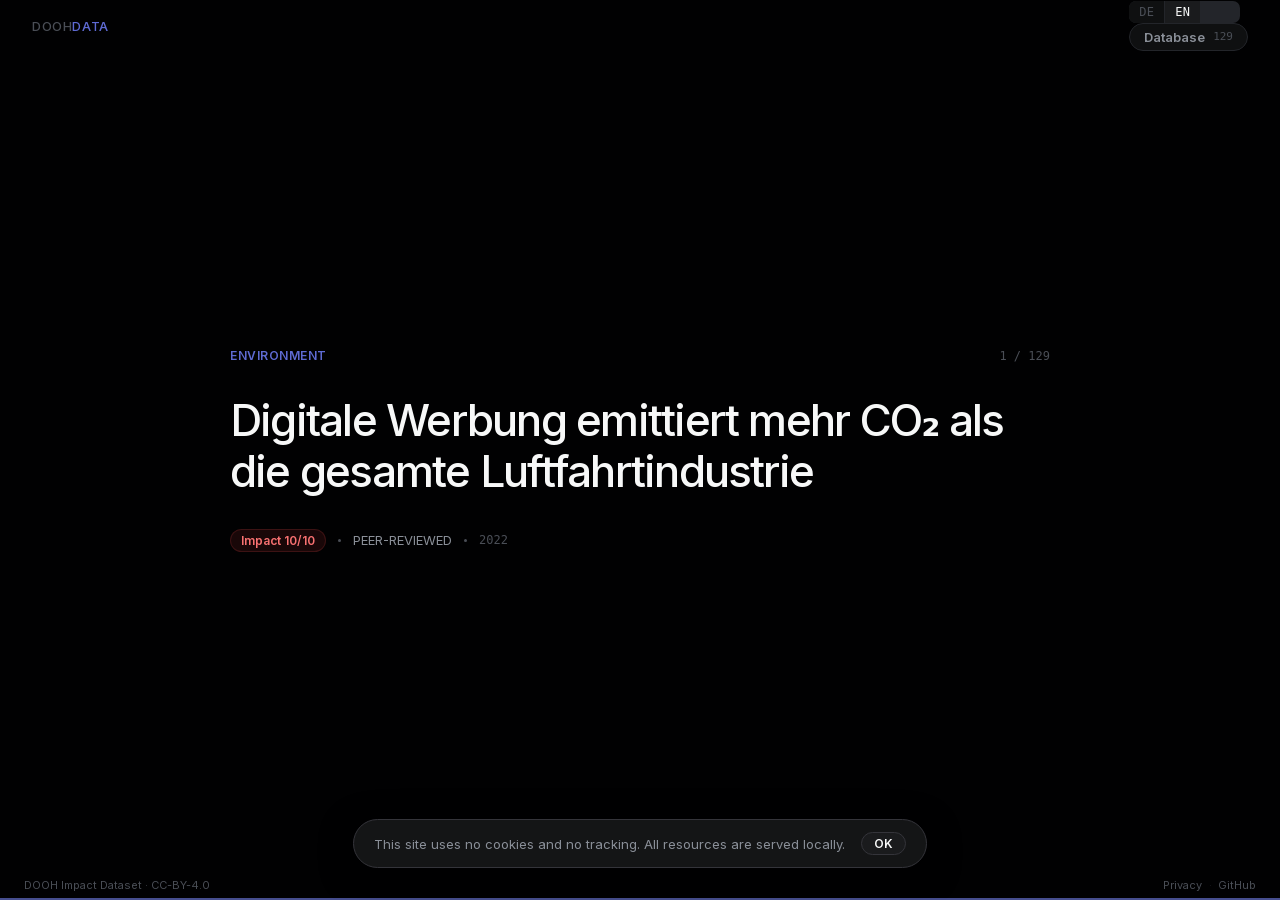
==== web/index.html @ 26332460 "Add i18n: auto language detection + DE/EN switcher - web/i18n.js: TRANSLATIONS object (de/en) with a" ====
<!DOCTYPE html>
<html lang="de">
<head>
  <meta charset="UTF-8">
  <meta name="viewport" content="width=device-width, initial-scale=1.0">
  <title>DOOH Impact Dataset</title>
  <meta name="description" content="Independent peer-reviewed evidence on the harms of outdoor advertising. ESG due diligence, regulatory risk, public health.">
  <link rel="stylesheet" href="fonts.css">
  <link rel="stylesheet" href="style.css">
</head>
<body>

  <!-- ── Cookie notice ── -->
  <div class="cookie-banner" id="cookie-banner">
    <span data-i18n="cookie_text"></span>
    <button class="cookie-ok" id="cookie-ok" data-i18n="cookie_ok"></button>
  </div>

  <!-- ── Top bar ── -->
  <header class="topbar">
    <div class="topbar-logo">DOOH<span>DATA</span></div>
    <nav class="topbar-nav">
      <div class="lang-switcher" id="lang-switcher">
        <button class="lang-btn" data-lang="de">DE</button>
        <button class="lang-btn" data-lang="en">EN</button>
      </div>
      <button class="db-tab" id="db-tab-btn">
        <span data-i18n="db_button"></span>
        <span class="db-count" id="db-count">—</span>
      </button>
    </nav>
  </header>

  <!-- ── Stage ── -->
  <main class="stage" id="stage">
    <div class="claim-stage" id="claim-stage">
      <div class="stage-meta">
        <span class="stage-category" id="stage-category"></span>
        <span class="stage-counter" id="stage-counter"></span>
      </div>
      <h1 class="stage-title" id="stage-title"></h1>
      <div class="stage-footer">
        <span class="stage-badge" id="stage-impact"></span>
        <span class="stage-dot"></span>
        <span class="stage-source" id="stage-source"></span>
        <span class="stage-dot"></span>
        <span class="stage-year" id="stage-year"></span>
      </div>
    </div>
    <button class="stage-arrow stage-prev" id="stage-prev">&#8592;</button>
    <button class="stage-arrow stage-next" id="stage-next">&#8594;</button>
    <div class="progress-track">
      <div class="progress-bar" id="progress-bar"></div>
    </div>
  </main>

  <!-- ── Database overlay ── -->
  <div class="db-overlay" id="db-overlay">
    <div class="db-panel">
      <div class="db-panel-header">
        <div class="db-panel-title" data-i18n="dataset_title"></div>
        <div class="db-panel-controls">
          <input type="text" id="search-input" class="db-search" data-i18n-placeholder="search_placeholder">
          <select id="category-filter" class="db-select">
            <option value="all" data-i18n="all_categories"></option>
          </select>
          <button class="db-close" id="db-close-btn">✕</button>
        </div>
      </div>
      <div class="db-grid" id="db-grid"></div>
    </div>
  </div>

  <!-- ── Footer ── -->
  <footer class="legal-footer">
    <span>DOOH Impact Dataset · CC-BY-4.0</span>
    <div class="legal-links">
      <button class="legal-link" id="datenschutz-btn" data-i18n="privacy_label"></button>
      <span class="legal-sep">·</span>
      <a class="legal-link" href="https://github.com/papamekz/addata" target="_blank">GitHub</a>
    </div>
  </footer>

  <!-- ── Privacy modal (content rendered by JS) ── -->
  <div class="modal-overlay" id="datenschutz-overlay">
    <div class="modal-content">
      <button class="modal-close" id="datenschutz-close">✕</button>
      <div id="privacy-body"></div>
    </div>
  </div>

  <!-- ── Detail modal ── -->
  <div class="modal-overlay" id="modal-overlay">
    <div class="modal-content">
      <button class="modal-close" id="modal-close">✕</button>
      <div id="modal-body"></div>
    </div>
  </div>

  <script src="data.js"></script>
  <script src="i18n.js"></script>
  <script src="dashboard.js"></script>
</body>
</html>
---- web/fonts.css ----
@font-face {
  font-family: 'Inter';
  font-style: normal;
  font-weight: 400;
  font-display: swap;
  src: url('fonts/inter-400.woff2') format('woff2');
}
@font-face {
  font-family: 'Inter';
  font-style: normal;
  font-weight: 500;
  font-display: swap;
  src: url('fonts/inter-500.woff2') format('woff2');
}
@font-face {
  font-family: 'Inter';
  font-style: normal;
  font-weight: 600;
  font-display: swap;
  src: url('fonts/inter-600.woff2') format('woff2');
}
---- web/style.css ----
:root {
  --primary:         #5e6ad2;
  --primary-glow:    rgba(94, 106, 210, 0.15);
  --ink:             #f7f8f8;
  --ink-muted:       #d0d6e0;
  --ink-subtle:      #8a8f98;
  --ink-tertiary:    #4a4e56;
  --canvas:          #010102;
  --surface-1:       #0f1011;
  --surface-2:       #141516;
  --surface-3:       #1a1b1d;
  --hairline:        #23252a;
  --hairline-strong: #34343a;
  --danger:          #c93c3c;
  --danger-bg:       rgba(201, 60, 60, 0.12);
  --danger-border:   rgba(201, 60, 60, 0.2);

  --font:      'Inter', system-ui, -apple-system, sans-serif;
  --font-mono: 'JetBrains Mono', ui-monospace, monospace;

  --INTERVAL: 9000ms;
}

*, *::before, *::after { box-sizing: border-box; margin: 0; padding: 0; }

html, body {
  height: 100%;
  overflow: hidden;
}

body {
  background: var(--canvas);
  color: var(--ink);
  font-family: var(--font);
  -webkit-font-smoothing: antialiased;
}

/* ─── Top bar ─────────────────────────────────── */
.topbar {
  position: fixed;
  top: 0;
  left: 0;
  right: 0;
  z-index: 200;
  height: 52px;
  display: flex;
  align-items: center;
  justify-content: space-between;
  padding: 0 2rem;
  border-bottom: 1px solid transparent;
  transition: border-color 0.2s;
  pointer-events: none;
}

.topbar-logo {
  font-size: 13px;
  font-weight: 600;
  letter-spacing: 0.6px;
  text-transform: uppercase;
  color: var(--ink-tertiary);
  pointer-events: auto;
}
.topbar-logo span { color: var(--primary); }

.topbar-nav { pointer-events: auto; }

.db-tab {
  display: flex;
  align-items: center;
  gap: 0.5rem;
  padding: 5px 14px;
  background: var(--surface-1);
  border: 1px solid var(--hairline);
  border-radius: 9999px;
  color: var(--ink-subtle);
  font-size: 13px;
  font-weight: 500;
  font-family: var(--font);
  cursor: pointer;
  transition: border-color 0.15s, color 0.15s, background 0.15s;
}
.db-tab:hover {
  border-color: var(--hairline-strong);
  color: var(--ink);
  background: var(--surface-2);
}

.db-count {
  font-size: 11px;
  font-family: var(--font-mono);
  color: var(--ink-tertiary);
}

/* ─── Language switcher ─────────────────────────── */
.lang-switcher {
  display: flex;
  align-items: center;
  gap: 1px;
  background: var(--hairline);
  border-radius: 7px;
  overflow: hidden;
  margin-right: 0.5rem;
}

.lang-btn {
  padding: 4px 10px;
  background: var(--surface-1);
  border: none;
  color: var(--ink-tertiary);
  font-size: 12px;
  font-weight: 500;
  font-family: var(--font-mono);
  letter-spacing: 0.3px;
  cursor: pointer;
  transition: background 0.12s, color 0.12s;
}
.lang-btn:hover { background: var(--surface-2); color: var(--ink-subtle); }
.lang-btn.lang-active {
  background: var(--surface-3);
  color: var(--ink);
}

/* ─── Stage ────────────────────────────────────── */
.stage {
  position: fixed;
  inset: 0;
  display: flex;
  align-items: center;
  justify-content: center;
  cursor: pointer;
  padding: 5rem 2rem 5rem;
}

.stage:hover .stage-arrow { opacity: 1; }

.claim-stage {
  max-width: 820px;
  width: 100%;
  display: flex;
  flex-direction: column;
  gap: 2rem;
  transition: opacity 0.45s ease, transform 0.45s ease;
}

.claim-stage.fade-out {
  opacity: 0;
  transform: translateY(-18px);
  pointer-events: none;
}

.claim-stage.fade-in {
  animation: fadeInUp 0.45s ease forwards;
}

@keyframes fadeInUp {
  from { opacity: 0; transform: translateY(18px); }
  to   { opacity: 1; transform: translateY(0); }
}

.stage-meta {
  display: flex;
  align-items: center;
  justify-content: space-between;
}

.stage-category {
  font-size: 12px;
  font-weight: 500;
  letter-spacing: 0.5px;
  text-transform: uppercase;
  color: var(--primary);
}

.stage-counter {
  font-size: 12px;
  font-family: var(--font-mono);
  color: var(--ink-tertiary);
}

.stage-title {
  font-size: clamp(24px, 4.5vw, 44px);
  font-weight: 600;
  letter-spacing: -0.04em;
  line-height: 1.15;
  color: var(--ink);
}

.stage-footer {
  display: flex;
  align-items: center;
  gap: 0.75rem;
}

.stage-badge {
  font-size: 12px;
  font-weight: 500;
  padding: 3px 10px;
  border-radius: 9999px;
  background: var(--danger-bg);
  color: #f87171;
  border: 1px solid var(--danger-border);
}

.stage-badge.badge-normal {
  background: var(--surface-2);
  color: var(--ink-subtle);
  border-color: var(--hairline);
}

.stage-dot {
  width: 3px;
  height: 3px;
  border-radius: 50%;
  background: var(--ink-tertiary);
  flex-shrink: 0;
}

.stage-source,
.stage-year {
  font-size: 13px;
  color: var(--ink-subtle);
}

.stage-year {
  font-family: var(--font-mono);
  font-size: 12px;
  color: var(--ink-tertiary);
}

/* ─── Arrow nav ────────────────────────────────── */
.stage-arrow {
  position: fixed;
  top: 50%;
  transform: translateY(-50%);
  background: none;
  border: 1px solid var(--hairline);
  color: var(--ink-tertiary);
  width: 40px;
  height: 40px;
  border-radius: 50%;
  display: flex;
  align-items: center;
  justify-content: center;
  cursor: pointer;
  font-size: 18px;
  opacity: 0;
  transition: opacity 0.2s, color 0.15s, border-color 0.15s;
  z-index: 10;
}
.stage-arrow:hover {
  color: var(--ink);
  border-color: var(--hairline-strong);
}
.stage-prev { left: 1.5rem; }
.stage-next { right: 1.5rem; }

/* ─── Progress bar ─────────────────────────────── */
.progress-track {
  position: fixed;
  bottom: 0;
  left: 0;
  right: 0;
  height: 2px;
  background: var(--hairline);
  z-index: 100;
}

.progress-bar {
  height: 100%;
  background: var(--primary);
  width: 0%;
  transition: width linear;
  opacity: 0.6;
}

/* ─── Database overlay ─────────────────────────── */
.db-overlay {
  position: fixed;
  inset: 0;
  z-index: 300;
  display: none;
  background: rgba(1, 1, 2, 0.6);
  backdrop-filter: blur(8px);
  -webkit-backdrop-filter: blur(8px);
}

.db-overlay.open {
  display: flex;
  animation: overlayIn 0.25s ease;
}

@keyframes overlayIn {
  from { opacity: 0; }
  to   { opacity: 1; }
}

.db-panel {
  margin: auto;
  width: min(1100px, 95vw);
  height: min(90vh, 860px);
  background: var(--surface-1);
  border: 1px solid var(--hairline-strong);
  border-radius: 16px;
  display: flex;
  flex-direction: column;
  overflow: hidden;
  box-shadow: 0 40px 80px rgba(0,0,0,0.7);
  animation: panelIn 0.3s cubic-bezier(0.2, 0, 0, 1);
}

@keyframes panelIn {
  from { opacity: 0; transform: scale(0.97) translateY(12px); }
  to   { opacity: 1; transform: scale(1) translateY(0); }
}

.db-panel-header {
  display: flex;
  align-items: center;
  justify-content: space-between;
  padding: 1rem 1.5rem;
  border-bottom: 1px solid var(--hairline);
  flex-shrink: 0;
  gap: 1rem;
}

.db-panel-title {
  font-size: 14px;
  font-weight: 500;
  color: var(--ink-muted);
  white-space: nowrap;
}

.db-panel-controls {
  display: flex;
  align-items: center;
  gap: 0.5rem;
  flex: 1;
  justify-content: flex-end;
}

.db-search,
.db-select {
  background: var(--surface-2);
  border: 1px solid var(--hairline);
  border-radius: 8px;
  color: var(--ink);
  font-size: 13px;
  font-family: var(--font);
  padding: 5px 10px;
  transition: border-color 0.15s;
  appearance: none;
  -webkit-appearance: none;
}

.db-search {
  width: 200px;
}

.db-search::placeholder { color: var(--ink-tertiary); }

.db-search:focus,
.db-select:focus {
  outline: none;
  border-color: var(--primary);
}

.db-select {
  padding-right: 28px;
  background-image: url("data:image/svg+xml,%3Csvg xmlns='http://www.w3.org/2000/svg' width='10' height='7' viewBox='0 0 10 7'%3E%3Cpath d='M1 1l4 4 4-4' stroke='%238a8f98' stroke-width='1.5' fill='none' stroke-linecap='round'/%3E%3C/svg%3E");
  background-repeat: no-repeat;
  background-position: right 10px center;
  cursor: pointer;
  min-width: 140px;
}
.db-select option { background: var(--surface-2); }

.db-close {
  width: 28px;
  height: 28px;
  display: flex;
  align-items: center;
  justify-content: center;
  background: var(--surface-2);
  border: 1px solid var(--hairline);
  border-radius: 6px;
  color: var(--ink-subtle);
  font-size: 14px;
  cursor: pointer;
  flex-shrink: 0;
  transition: color 0.12s, background 0.12s;
}
.db-close:hover { color: var(--ink); background: var(--surface-3); }

/* ─── DB Grid ──────────────────────────────────── */
.db-grid {
  overflow-y: auto;
  flex: 1;
  display: grid;
  grid-template-columns: repeat(auto-fill, minmax(300px, 1fr));
  gap: 1px;
  background: var(--hairline);
  align-content: start;
}

.db-card {
  background: var(--surface-1);
  padding: 1.1rem 1.25rem;
  cursor: pointer;
  display: flex;
  flex-direction: column;
  gap: 0.6rem;
  transition: background 0.1s;
}
.db-card:hover { background: var(--surface-2); }

.db-card-top {
  display: flex;
  justify-content: space-between;
  align-items: center;
}

.db-card-category {
  font-size: 11px;
  font-weight: 500;
  letter-spacing: 0.4px;
  text-transform: uppercase;
  color: var(--ink-subtle);
}

.db-card-id {
  font-size: 11px;
  font-family: var(--font-mono);
  color: var(--ink-tertiary);
}

.db-card-title {
  font-size: 13px;
  font-weight: 500;
  line-height: 1.4;
  color: var(--ink-muted);
  display: -webkit-box;
  -webkit-line-clamp: 2;
  -webkit-box-orient: vertical;
  overflow: hidden;
}
.db-card:hover .db-card-title { color: var(--ink); }

.db-card-footer {
  display: flex;
  align-items: center;
  justify-content: space-between;
  padding-top: 0.5rem;
  border-top: 1px solid var(--hairline);
}

/* ─── Badges ────────────────────────────────────── */
.badge {
  font-size: 11px;
  font-weight: 500;
  padding: 2px 8px;
  border-radius: 9999px;
  background: var(--surface-2);
  color: var(--ink-subtle);
  border: 1px solid var(--hairline);
}
.badge-high {
  background: var(--danger-bg);
  color: #f87171;
  border-color: var(--danger-border);
}

.db-card-year {
  font-size: 11px;
  font-family: var(--font-mono);
  color: var(--ink-tertiary);
}

/* ─── Detail modal ─────────────────────────────── */
.modal-overlay {
  position: fixed;
  inset: 0;
  background: rgba(1, 1, 2, 0.85);
  backdrop-filter: blur(8px);
  display: none;
  justify-content: center;
  align-items: center;
  z-index: 500;
  padding: 2rem;
}
.modal-overlay.open {
  display: flex;
  animation: overlayIn 0.2s ease;
}

.modal-content {
  background: var(--surface-1);
  border: 1px solid var(--hairline-strong);
  width: 100%;
  max-width: 680px;
  max-height: 85vh;
  border-radius: 16px;
  overflow-y: auto;
  padding: 2.5rem;
  position: relative;
  box-shadow: 0 40px 80px rgba(0,0,0,0.7);
  animation: panelIn 0.25s cubic-bezier(0.2, 0, 0, 1);
}

.modal-close {
  position: absolute;
  top: 1.25rem;
  right: 1.25rem;
  width: 28px;
  height: 28px;
  display: flex;
  align-items: center;
  justify-content: center;
  background: var(--surface-2);
  border: 1px solid var(--hairline);
  border-radius: 6px;
  color: var(--ink-subtle);
  font-size: 14px;
  cursor: pointer;
  transition: color 0.12s, background 0.12s;
}
.modal-close:hover { color: var(--ink); background: var(--surface-3); }

.modal-badges {
  display: flex;
  gap: 0.4rem;
  flex-wrap: wrap;
  margin-bottom: 1.25rem;
}

.modal-title {
  font-size: 26px;
  font-weight: 600;
  letter-spacing: -0.5px;
  line-height: 1.2;
  color: var(--ink);
  margin-bottom: 2rem;
}

.modal-section { margin-bottom: 1.5rem; }

.modal-section-label {
  font-size: 11px;
  font-weight: 500;
  letter-spacing: 0.5px;
  text-transform: uppercase;
  color: var(--ink-subtle);
  margin-bottom: 0.4rem;
}

.modal-section p {
  font-size: 14px;
  color: var(--ink-muted);
  line-height: 1.6;
}

.modal-section code {
  font-family: var(--font-mono);
  font-size: 12px;
  background: var(--surface-2);
  border: 1px solid var(--hairline);
  padding: 1px 6px;
  border-radius: 4px;
  color: var(--ink-muted);
}

.modal-source-name {
  font-size: 15px;
  font-weight: 500;
  color: var(--ink);
  letter-spacing: -0.2px;
}

.modal-source-meta {
  font-size: 13px;
  color: var(--ink-subtle);
  margin-top: 0.2rem;
}

.modal-link {
  display: inline-flex;
  align-items: center;
  gap: 0.35rem;
  margin-top: 1rem;
  font-size: 13px;
  font-weight: 500;
  color: var(--primary);
  text-decoration: none;
  padding: 5px 12px;
  border-radius: 8px;
  background: var(--primary-glow);
  border: 1px solid rgba(94, 106, 210, 0.2);
  transition: background 0.15s, border-color 0.15s;
}
.modal-link:hover {
  background: rgba(94, 106, 210, 0.22);
  border-color: rgba(94, 106, 210, 0.4);
}

.inline-link {
  color: var(--primary);
  text-decoration: none;
}
.inline-link:hover { text-decoration: underline; }

.modal-id-badge {
  font-family: var(--font-mono);
  font-size: 11px;
}

.modal-tags {
  display: flex;
  flex-wrap: wrap;
  gap: 0.35rem;
  padding-top: 1rem;
  border-top: 1px solid var(--hairline);
  margin-top: 0.5rem;
}

.modal-tag {
  font-size: 11px;
  font-family: var(--font-mono);
  padding: 2px 7px;
  border-radius: 4px;
  background: var(--surface-2);
  color: var(--ink-tertiary);
  border: 1px solid var(--hairline);
}

/* ─── Cookie banner ─────────────────────────────── */
.cookie-banner {
  position: fixed;
  bottom: 2rem;
  left: 50%;
  transform: translateX(-50%);
  z-index: 400;
  display: flex;
  align-items: center;
  gap: 1rem;
  padding: 0.75rem 1.25rem;
  background: var(--surface-2);
  border: 1px solid var(--hairline-strong);
  border-radius: 9999px;
  font-size: 13px;
  color: var(--ink-subtle);
  white-space: nowrap;
  box-shadow: 0 8px 32px rgba(0,0,0,0.5);
  transition: opacity 0.3s, transform 0.3s;
}
.cookie-banner.hidden {
  opacity: 0;
  transform: translateX(-50%) translateY(12px);
  pointer-events: none;
}
.cookie-ok {
  padding: 3px 12px;
  background: var(--surface-3);
  border: 1px solid var(--hairline-strong);
  border-radius: 9999px;
  color: var(--ink);
  font-size: 12px;
  font-weight: 500;
  font-family: var(--font);
  cursor: pointer;
  transition: background 0.15s;
  white-space: nowrap;
}
.cookie-ok:hover { background: var(--hairline); }

/* ─── Legal footer ──────────────────────────────── */
.legal-footer {
  position: fixed;
  bottom: 8px;
  left: 0;
  right: 0;
  z-index: 50;
  display: flex;
  align-items: center;
  justify-content: space-between;
  padding: 0 1.5rem;
  font-size: 11px;
  color: var(--ink-tertiary);
  pointer-events: none;
}

.legal-links {
  display: flex;
  align-items: center;
  gap: 0.4rem;
  pointer-events: auto;
}

.legal-link {
  background: none;
  border: none;
  color: var(--ink-tertiary);
  font-size: 11px;
  font-family: var(--font);
  cursor: pointer;
  padding: 0;
  text-decoration: none;
  transition: color 0.15s;
}
.legal-link:hover { color: var(--ink-subtle); }

.legal-sep { color: var(--ink-tertiary); opacity: 0.4; }

/* ─── Scrollbar ─────────────────────────────────── */
::-webkit-scrollbar { width: 6px; }
::-webkit-scrollbar-track { background: transparent; }
::-webkit-scrollbar-thumb { background: var(--hairline-strong); border-radius: 9999px; }

/* ─── Responsive ────────────────────────────────── */
@media (max-width: 768px) {
  .stage-title { font-size: clamp(20px, 6vw, 30px); }
  .stage-prev { left: 0.5rem; }
  .stage-next { right: 0.5rem; }
  .db-search { width: 120px; }
  .db-grid { grid-template-columns: 1fr; }
  .modal-content { padding: 1.5rem; }
  .modal-title { font-size: 20px; }
  .topbar { padding: 0 1rem; }
}
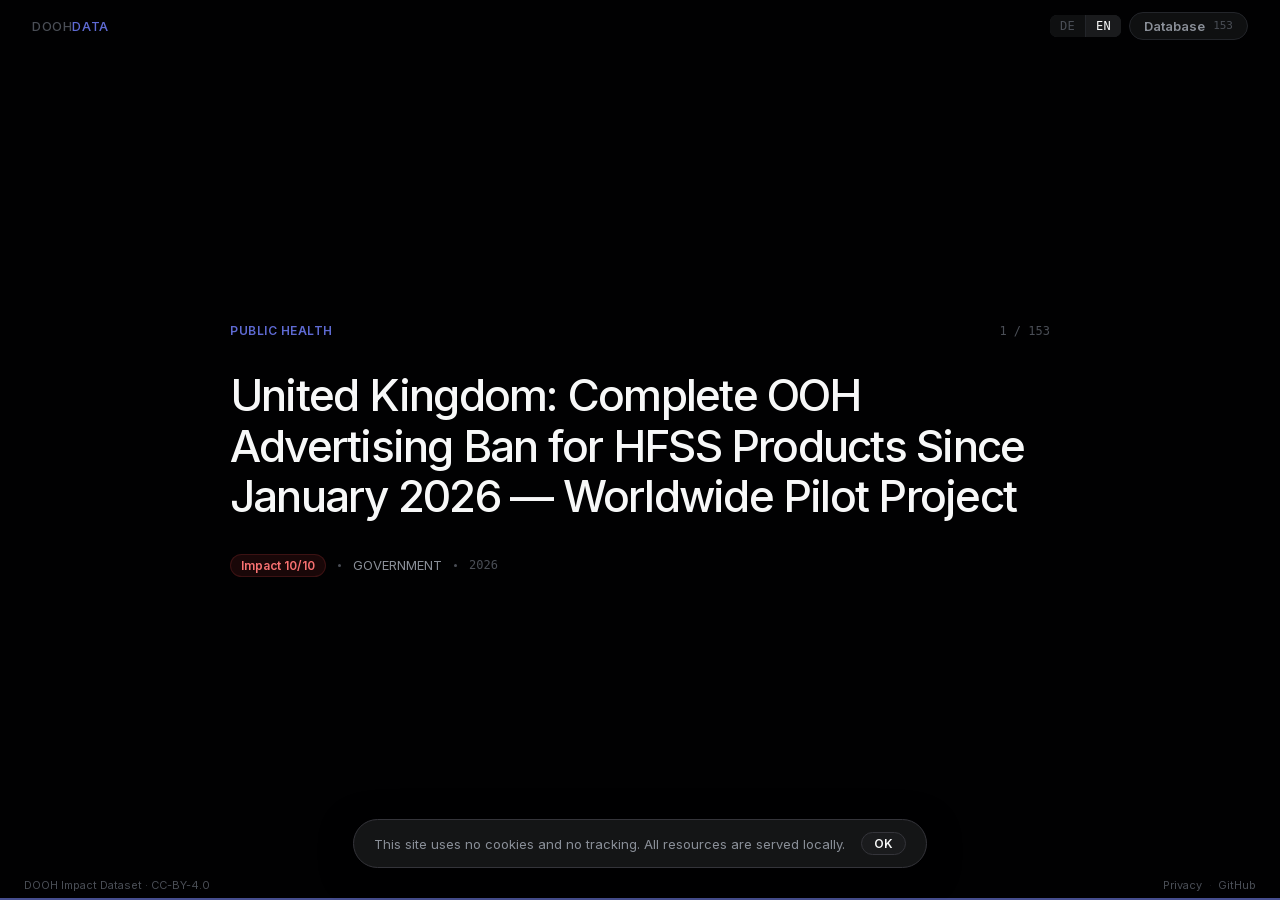
==== commit 7540c61f: "Add discoverability hooks, 4 investment-risk claims, fix translations Discoverability: - croissant.j" ====
--- a/web/index.html
+++ b/web/index.html
@@ -7,6 +7,28 @@
   <meta name="description" content="Independent peer-reviewed evidence on the harms of outdoor advertising. ESG due diligence, regulatory risk, public health.">
   <link rel="stylesheet" href="fonts.css">
   <link rel="stylesheet" href="style.css">
+  <script type="application/ld+json">
+  {
+    "@context": "https://schema.org/",
+    "@type": "Dataset",
+    "name": "DOOH & OOH Advertising Research Dataset",
+    "description": "148 peer-reviewed claims documenting risks of Out-of-Home and Digital Out-of-Home advertising: regulatory bans, public health harm, environmental impact, EU AI Act privacy law, traffic safety, market concentration, and stranded-asset risk. Bilingual DE/EN. All sources independent.",
+    "url": "https://github.com/papamekz/addata",
+    "sameAs": "https://papamekz.github.io/addata",
+    "license": "https://creativecommons.org/licenses/by/4.0/",
+    "creator": { "@type": "Organization", "name": "addata project" },
+    "dateModified": "2026-05-02",
+    "inLanguage": ["de", "en"],
+    "keywords": ["DOOH", "OOH", "outdoor advertising", "digital billboard", "ESG", "regulatory risk", "investment due diligence", "greenwashing", "advertising ban", "public health", "EU AI Act", "fossil fuel advertising", "stranded asset risk", "JCDecaux", "Clear Channel", "Ströer", "peer-reviewed dataset", "RAG"],
+    "isAccessibleForFree": true,
+    "distribution": {
+      "@type": "DataDownload",
+      "encodingFormat": "application/json",
+      "contentUrl": "https://raw.githubusercontent.com/papamekz/addata/master/data/index.json"
+    },
+    "measurementTechnique": "Systematic review of peer-reviewed journals, WHO/UN reports, government regulatory filings, and independent NGO research"
+  }
+  </script>
 </head>
 <body>
 
--- a/web/style.css
+++ b/web/style.css
@@ -62,7 +62,12 @@
 }
 .topbar-logo span { color: var(--primary); }
 
-.topbar-nav { pointer-events: auto; }
+.topbar-nav {
+  pointer-events: auto;
+  display: flex;
+  align-items: center;
+  gap: 0.5rem;
+}
 
 .db-tab {
   display: flex;
@@ -99,7 +104,6 @@
   background: var(--hairline);
   border-radius: 7px;
   overflow: hidden;
-  margin-right: 0.5rem;
 }
 
 .lang-btn {
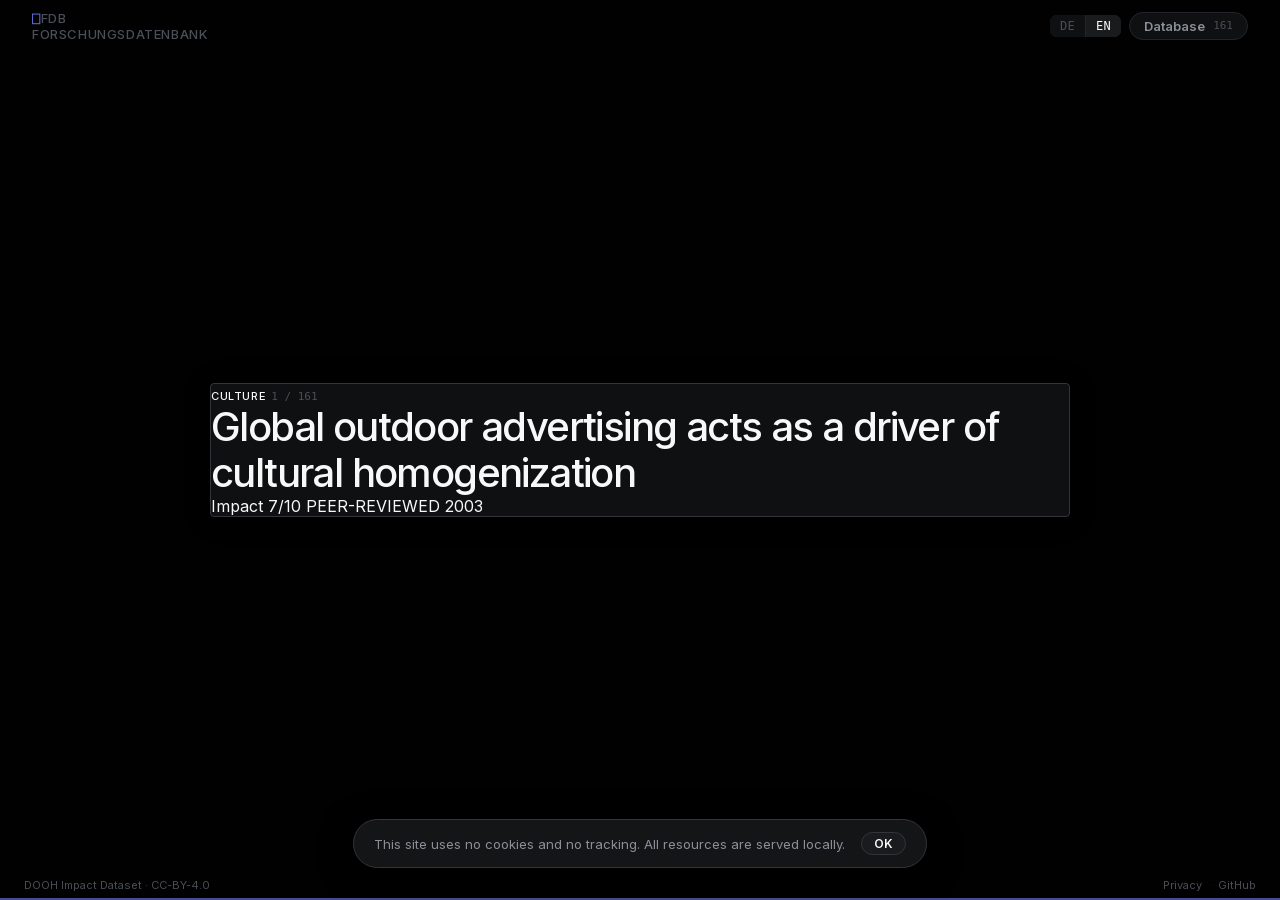
==== commit 6d5745f4: "style: replace DOOHDATA logo with FDB mark" ====
--- a/web/index.html
+++ b/web/index.html
@@ -40,7 +40,10 @@
 
   <!-- ── Top bar ── -->
   <header class="topbar">
-    <div class="topbar-logo">DOOH<span>DATA</span></div>
+    <div class="topbar-logo">
+      <div class="topbar-logo-main"><span class="logo-icon">⎕</span>FDB</div>
+      <div class="topbar-logo-sub">Forschungsdatenbank</div>
+    </div>
     <nav class="topbar-nav">
       <div class="lang-switcher" id="lang-switcher">
         <button class="lang-btn" data-lang="de">DE</button>
--- a/web/style.css
+++ b/web/style.css
@@ -19,6 +19,21 @@
   --font-mono: 'JetBrains Mono', ui-monospace, monospace;
 
   --INTERVAL: 9000ms;
+
+  /* Category accent colors */
+  --cat-regulation:   #f59e0b;
+  --cat-health:       #ef4444;
+  --cat-environment:  #22c55e;
+  --cat-politics:     #3b82f6;
+  --cat-economy:      #eab308;
+  --cat-psychology:   #a855f7;
+  --cat-privacy:      #06b6d4;
+  --cat-safety:       #f97316;
+  --cat-urban:        #14b8a6;
+  --cat-resources:    #d97706;
+  --cat-culture:      #ec4899;
+  --cat-alternatives: #84cc16;
+  --cat-equity:       #8b5cf6;
 }
 
 *, *::before, *::after { box-sizing: border-box; margin: 0; padding: 0; }
@@ -124,7 +139,7 @@
   color: var(--ink);
 }
 
-/* ─── Stage ────────────────────────────────────── */
+/* ─── Stage document box ───────────────────────── */
 .stage {
   position: fixed;
   inset: 0;
@@ -138,12 +153,15 @@
 .stage:hover .stage-arrow { opacity: 1; }
 
 .claim-stage {
-  max-width: 820px;
+  max-width: 860px;
   width: 100%;
   display: flex;
   flex-direction: column;
-  gap: 2rem;
+  border: 1px solid var(--hairline-strong);
+  border-radius: 4px;
+  background: var(--surface-1);
   transition: opacity 0.45s ease, transform 0.45s ease;
+  box-shadow: 0 2px 24px rgba(0,0,0,0.4);
 }
 
 .claim-stage.fade-out {
@@ -161,75 +179,161 @@
   to   { opacity: 1; transform: translateY(0); }
 }
 
-.stage-meta {
-  display: flex;
-  align-items: center;
-  justify-content: space-between;
+/* Document header row */
+.stage-doc-header {
+  display: flex;
+  align-items: center;
+  gap: 0;
+  padding: 0.6rem 1.25rem;
+  border-bottom: 1px solid var(--hairline);
+  font-size: 11px;
+  font-family: var(--font-mono);
+  color: var(--ink-tertiary);
+  letter-spacing: 0.3px;
+}
+
+.stage-doc-sep {
+  margin: 0 0.75rem;
+  opacity: 0.35;
+}
+
+.stage-cat-icon {
+  margin-right: 0.4rem;
+  font-size: 12px;
 }
 
 .stage-category {
-  font-size: 12px;
-  font-weight: 500;
-  letter-spacing: 0.5px;
+  font-size: 11px;
+  font-weight: 600;
+  letter-spacing: 0.6px;
   text-transform: uppercase;
-  color: var(--primary);
+}
+
+.stage-az {
+  font-family: var(--font-mono);
+  font-size: 11px;
+  color: var(--ink-tertiary);
+}
+
+.stage-year-doc {
+  font-family: var(--font-mono);
+  font-size: 11px;
+  color: var(--ink-tertiary);
 }
 
 .stage-counter {
-  font-size: 12px;
-  font-family: var(--font-mono);
-  color: var(--ink-tertiary);
+  margin-left: auto;
+  font-size: 11px;
+  font-family: var(--font-mono);
+  color: var(--ink-tertiary);
+}
+
+/* Document body */
+.stage-doc-body {
+  padding: 1.75rem 1.5rem 1.5rem;
+  display: flex;
+  flex-direction: column;
+  gap: 0.6rem;
+}
+
+.stage-befund-label {
+  font-size: 10px;
+  font-family: var(--font-mono);
+  font-weight: 600;
+  letter-spacing: 0.6px;
+  text-transform: uppercase;
+  color: var(--ink-tertiary);
+}
+
+.stage-befund-label::before {
+  content: '⊢ ';
+  opacity: 0.5;
 }
 
 .stage-title {
-  font-size: clamp(24px, 4.5vw, 44px);
+  font-size: clamp(22px, 4vw, 40px);
   font-weight: 600;
   letter-spacing: -0.04em;
   line-height: 1.15;
   color: var(--ink);
 }
 
-.stage-footer {
-  display: flex;
-  align-items: center;
-  gap: 0.75rem;
-}
-
-.stage-badge {
+/* Red highlight spans injected by JS */
+.highlight-red {
+  color: #ef4444;
+  font-weight: 700;
+}
+.highlight-red-word {
+  color: #ef4444;
+  text-decoration: underline;
+  text-decoration-color: rgba(239, 68, 68, 0.4);
+  text-underline-offset: 2px;
+  font-weight: 600;
+}
+
+/* Document footer row */
+.stage-doc-footer {
+  display: flex;
+  align-items: center;
+  justify-content: space-between;
+  padding: 0.65rem 1.25rem;
+  border-top: 1px solid var(--hairline);
+}
+
+.stage-source-block {
+  display: flex;
+  align-items: center;
+  gap: 0.4rem;
   font-size: 12px;
-  font-weight: 500;
-  padding: 3px 10px;
-  border-radius: 9999px;
-  background: var(--danger-bg);
-  color: #f87171;
-  border: 1px solid var(--danger-border);
-}
-
-.stage-badge.badge-normal {
-  background: var(--surface-2);
   color: var(--ink-subtle);
-  border-color: var(--hairline);
-}
-
-.stage-dot {
-  width: 3px;
-  height: 3px;
-  border-radius: 50%;
-  background: var(--ink-tertiary);
-  flex-shrink: 0;
-}
-
-.stage-source,
-.stage-year {
-  font-size: 13px;
-  color: var(--ink-subtle);
-}
-
-.stage-year {
-  font-family: var(--font-mono);
+  font-family: var(--font-mono);
+}
+
+.stage-source-icon {
+  color: var(--ink-tertiary);
+  font-size: 11px;
+}
+
+.stage-severity {
+  display: flex;
+  align-items: center;
+  gap: 0.5rem;
+  font-size: 11px;
+  font-family: var(--font-mono);
+  font-weight: 600;
+  letter-spacing: 0.4px;
+}
+
+.stage-severity-icon {
   font-size: 12px;
-  color: var(--ink-tertiary);
-}
+}
+
+.stage-severity-bar {
+  letter-spacing: 1px;
+  font-size: 10px;
+}
+
+.stage-severity-label {
+  text-transform: uppercase;
+  letter-spacing: 0.5px;
+}
+
+/* Severity color variants */
+.severity-kritisch .stage-severity-icon,
+.severity-kritisch .stage-severity-bar,
+.severity-kritisch .stage-severity-label { color: #ef4444; }
+
+.severity-erhoeht .stage-severity-icon,
+.severity-erhoeht .stage-severity-bar,
+.severity-erhoeht .stage-severity-label  { color: #f97316; }
+
+.severity-mittel .stage-severity-icon,
+.severity-mittel .stage-severity-bar,
+.severity-mittel .stage-severity-label   { color: #eab308; }
+
+.severity-gering .stage-severity-icon,
+.severity-gering .stage-severity-bar,
+.severity-gering .stage-severity-label   { color: var(--ink-tertiary); }
 
 /* ─── Arrow nav ────────────────────────────────── */
 .stage-arrow {
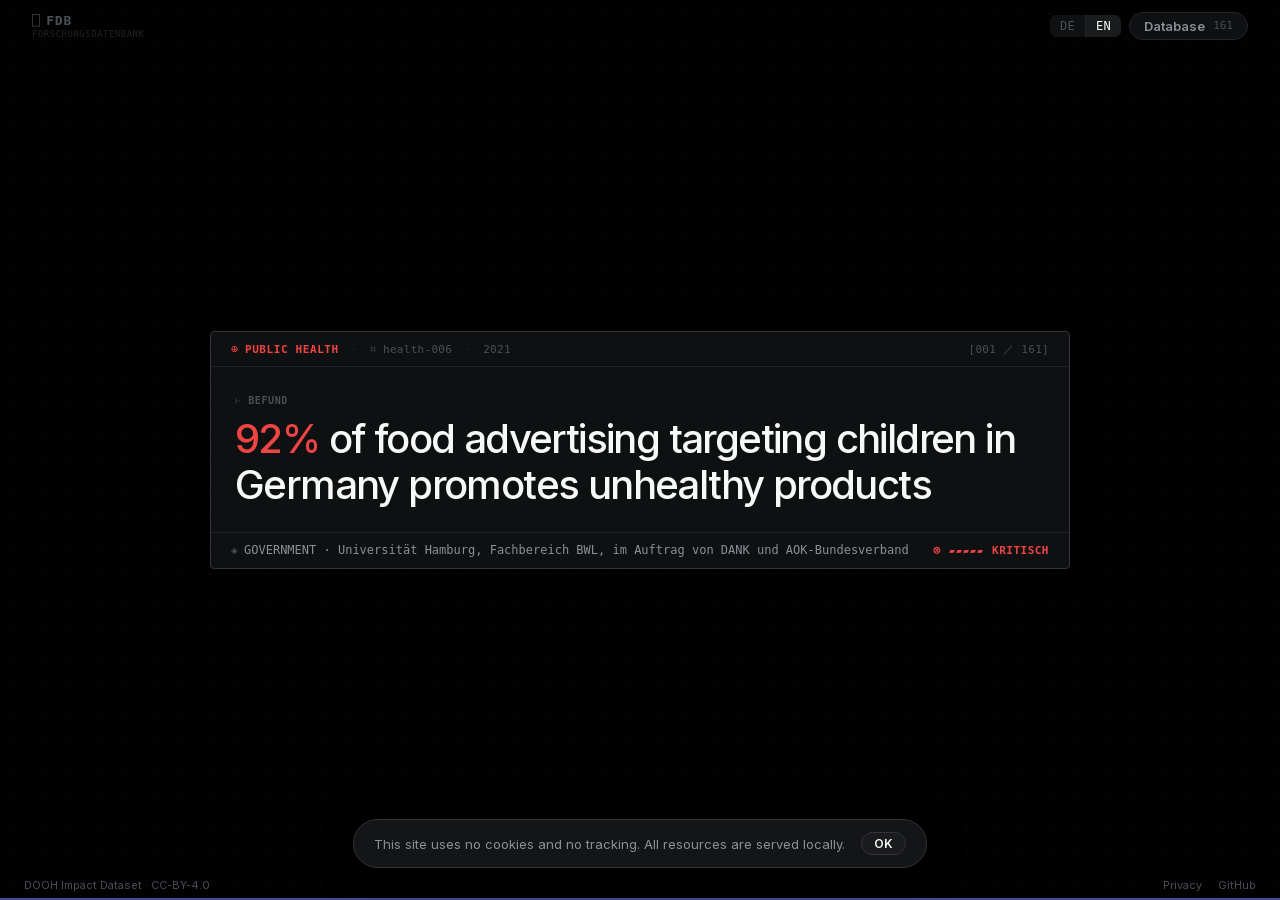
==== commit 4dc6b6c9: "feat: rewrite fillStage() as DIN document box with highlights" ====
--- a/web/index.html
+++ b/web/index.html
@@ -58,20 +58,7 @@
 
   <!-- ── Stage ── -->
   <main class="stage" id="stage">
-    <div class="claim-stage" id="claim-stage">
-      <div class="stage-meta">
-        <span class="stage-category" id="stage-category"></span>
-        <span class="stage-counter" id="stage-counter"></span>
-      </div>
-      <h1 class="stage-title" id="stage-title"></h1>
-      <div class="stage-footer">
-        <span class="stage-badge" id="stage-impact"></span>
-        <span class="stage-dot"></span>
-        <span class="stage-source" id="stage-source"></span>
-        <span class="stage-dot"></span>
-        <span class="stage-year" id="stage-year"></span>
-      </div>
-    </div>
+    <div class="claim-stage" id="claim-stage"></div>
     <button class="stage-arrow stage-prev" id="stage-prev">&#8592;</button>
     <button class="stage-arrow stage-next" id="stage-next">&#8594;</button>
     <div class="progress-track">
--- a/web/style.css
+++ b/web/style.css
@@ -48,6 +48,8 @@
   color: var(--ink);
   font-family: var(--font);
   -webkit-font-smoothing: antialiased;
+  background-image: radial-gradient(circle, rgba(255,255,255,0.04) 1px, transparent 1px);
+  background-size: 28px 28px;
 }
 
 /* ─── Top bar ─────────────────────────────────── */
@@ -68,14 +70,36 @@
 }
 
 .topbar-logo {
+  display: flex;
+  flex-direction: column;
+  gap: 1px;
+  pointer-events: auto;
+  cursor: default;
+}
+
+.topbar-logo-main {
   font-size: 13px;
-  font-weight: 600;
-  letter-spacing: 0.6px;
+  font-weight: 700;
+  letter-spacing: 0.8px;
   text-transform: uppercase;
-  color: var(--ink-tertiary);
-  pointer-events: auto;
-}
-.topbar-logo span { color: var(--primary); }
+  font-family: var(--font-mono);
+  color: var(--ink-tertiary);
+}
+
+.topbar-logo-main .logo-icon {
+  margin-right: 0.35rem;
+  color: var(--ink-tertiary);
+  opacity: 0.7;
+}
+
+.topbar-logo-sub {
+  font-size: 9px;
+  font-family: var(--font-mono);
+  letter-spacing: 0.5px;
+  color: var(--ink-tertiary);
+  opacity: 0.45;
+  text-transform: uppercase;
+}
 
 .topbar-nav {
   pointer-events: auto;
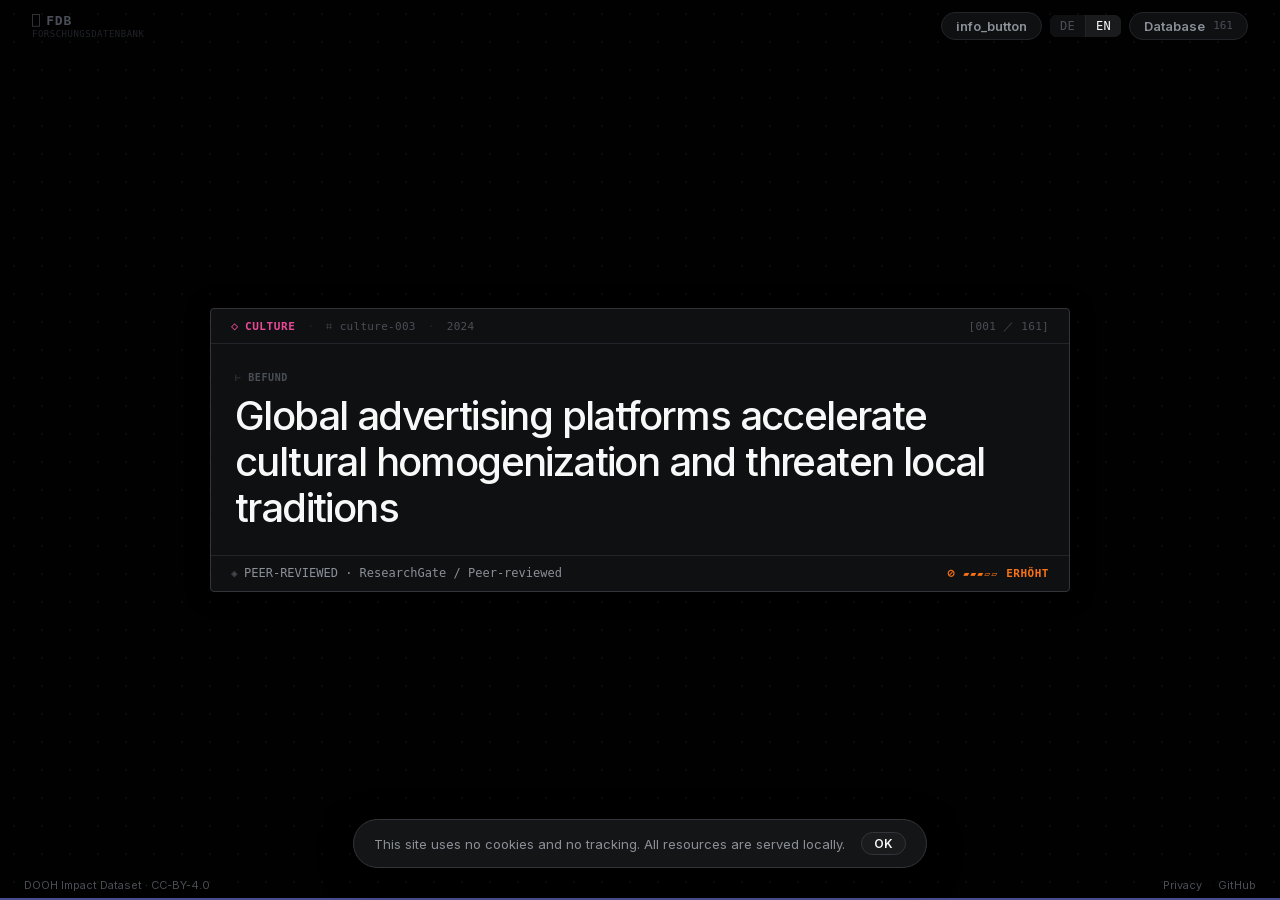
==== commit ff8c8384: "feat: add Info tab button and overlay HTML" ====
--- a/web/index.html
+++ b/web/index.html
@@ -45,6 +45,9 @@
       <div class="topbar-logo-sub">Forschungsdatenbank</div>
     </div>
     <nav class="topbar-nav">
+      <button class="db-tab info-tab" id="info-tab-btn">
+        <span data-i18n="info_button"></span>
+      </button>
       <div class="lang-switcher" id="lang-switcher">
         <button class="lang-btn" data-lang="de">DE</button>
         <button class="lang-btn" data-lang="en">EN</button>
@@ -65,6 +68,19 @@
       <div class="progress-bar" id="progress-bar"></div>
     </div>
   </main>
+
+  <!-- ── Info overlay ── -->
+  <div class="db-overlay" id="info-overlay">
+    <div class="db-panel">
+      <div class="db-panel-header">
+        <div class="db-panel-title" data-i18n="info_title"></div>
+        <div class="db-panel-controls">
+          <button class="db-close" id="info-close-btn">✕</button>
+        </div>
+      </div>
+      <div class="info-body" id="info-body"></div>
+    </div>
+  </div>
 
   <!-- ── Database overlay ── -->
   <div class="db-overlay" id="db-overlay">
--- a/web/style.css
+++ b/web/style.css
@@ -523,66 +523,83 @@
 }
 .db-close:hover { color: var(--ink); background: var(--surface-3); }
 
-/* ─── DB Grid ──────────────────────────────────── */
+/* ─── DB List ──────────────────────────────────── */
 .db-grid {
   overflow-y: auto;
   flex: 1;
-  display: grid;
-  grid-template-columns: repeat(auto-fill, minmax(300px, 1fr));
-  gap: 1px;
-  background: var(--hairline);
-  align-content: start;
-}
-
-.db-card {
+  display: flex;
+  flex-direction: column;
   background: var(--surface-1);
-  padding: 1.1rem 1.25rem;
+}
+
+.db-row {
+  display: flex;
+  align-items: center;
+  gap: 0;
+  padding: 0 1rem;
+  height: 44px;
+  border-bottom: 1px solid var(--hairline);
   cursor: pointer;
-  display: flex;
-  flex-direction: column;
-  gap: 0.6rem;
   transition: background 0.1s;
-}
-.db-card:hover { background: var(--surface-2); }
-
-.db-card-top {
-  display: flex;
-  justify-content: space-between;
-  align-items: center;
-}
-
-.db-card-category {
+  flex-shrink: 0;
+}
+.db-row:hover { background: var(--surface-2); }
+.db-row:last-child { border-bottom: none; }
+
+.db-row-cat {
+  display: flex;
+  align-items: center;
+  gap: 0.3rem;
+  width: 130px;
+  flex-shrink: 0;
   font-size: 11px;
   font-weight: 500;
-  letter-spacing: 0.4px;
+  letter-spacing: 0.3px;
   text-transform: uppercase;
-  color: var(--ink-subtle);
-}
-
-.db-card-id {
-  font-size: 11px;
-  font-family: var(--font-mono);
-  color: var(--ink-tertiary);
-}
-
-.db-card-title {
+  overflow: hidden;
+  white-space: nowrap;
+}
+
+.db-row-cat-icon {
+  font-size: 11px;
+  flex-shrink: 0;
+}
+
+.db-row-id {
+  width: 90px;
+  flex-shrink: 0;
+  font-size: 11px;
+  font-family: var(--font-mono);
+  color: var(--ink-tertiary);
+  padding-left: 0.75rem;
+}
+
+.db-row-title {
+  flex: 1;
   font-size: 13px;
-  font-weight: 500;
-  line-height: 1.4;
   color: var(--ink-muted);
-  display: -webkit-box;
-  -webkit-line-clamp: 2;
-  -webkit-box-orient: vertical;
   overflow: hidden;
-}
-.db-card:hover .db-card-title { color: var(--ink); }
-
-.db-card-footer {
-  display: flex;
-  align-items: center;
-  justify-content: space-between;
-  padding-top: 0.5rem;
-  border-top: 1px solid var(--hairline);
+  white-space: nowrap;
+  text-overflow: ellipsis;
+  padding: 0 1rem;
+  min-width: 0;
+}
+.db-row:hover .db-row-title { color: var(--ink); }
+
+.db-row-sev {
+  flex-shrink: 0;
+  font-size: 13px;
+  width: 20px;
+  text-align: center;
+}
+
+.db-row-year {
+  width: 44px;
+  flex-shrink: 0;
+  font-size: 11px;
+  font-family: var(--font-mono);
+  color: var(--ink-tertiary);
+  text-align: right;
 }
 
 /* ─── Badges ────────────────────────────────────── */
@@ -599,12 +616,6 @@
   background: var(--danger-bg);
   color: #f87171;
   border-color: var(--danger-border);
-}
-
-.db-card-year {
-  font-size: 11px;
-  font-family: var(--font-mono);
-  color: var(--ink-tertiary);
 }
 
 /* ─── Detail modal ─────────────────────────────── */
@@ -629,10 +640,9 @@
   border: 1px solid var(--hairline-strong);
   width: 100%;
   max-width: 680px;
-  max-height: 85vh;
-  border-radius: 16px;
+  max-height: 88vh;
+  border-radius: 4px;
   overflow-y: auto;
-  padding: 2.5rem;
   position: relative;
   box-shadow: 0 40px 80px rgba(0,0,0,0.7);
   animation: panelIn 0.25s cubic-bezier(0.2, 0, 0, 1);
@@ -640,54 +650,89 @@
 
 .modal-close {
   position: absolute;
-  top: 1.25rem;
-  right: 1.25rem;
-  width: 28px;
-  height: 28px;
+  top: 0.85rem;
+  right: 0.85rem;
+  width: 26px;
+  height: 26px;
   display: flex;
   align-items: center;
   justify-content: center;
   background: var(--surface-2);
   border: 1px solid var(--hairline);
-  border-radius: 6px;
+  border-radius: 4px;
   color: var(--ink-subtle);
-  font-size: 14px;
+  font-size: 13px;
   cursor: pointer;
+  z-index: 1;
   transition: color 0.12s, background 0.12s;
 }
 .modal-close:hover { color: var(--ink); background: var(--surface-3); }
 
-.modal-badges {
-  display: flex;
-  gap: 0.4rem;
-  flex-wrap: wrap;
-  margin-bottom: 1.25rem;
+/* Protocol header */
+.modal-proto-header {
+  display: flex;
+  align-items: center;
+  gap: 0;
+  padding: 0.65rem 1.25rem;
+  border-bottom: 1px solid var(--hairline);
+  font-size: 11px;
+  font-family: var(--font-mono);
+  color: var(--ink-tertiary);
+  letter-spacing: 0.3px;
+  padding-right: 3rem;
+}
+
+.modal-proto-sep {
+  margin: 0 0.6rem;
+  opacity: 0.35;
+}
+
+.modal-proto-cat {
+  font-weight: 600;
+  letter-spacing: 0.5px;
+  text-transform: uppercase;
+}
+
+/* Protocol body */
+.modal-proto-body {
+  padding: 1.5rem 1.5rem 0;
+}
+
+.modal-gegenstand-label {
+  font-size: 10px;
+  font-family: var(--font-mono);
+  font-weight: 600;
+  letter-spacing: 0.6px;
+  text-transform: uppercase;
+  color: var(--ink-tertiary);
+  margin-bottom: 0.4rem;
 }
 
 .modal-title {
-  font-size: 26px;
+  font-size: 22px;
   font-weight: 600;
-  letter-spacing: -0.5px;
-  line-height: 1.2;
+  letter-spacing: -0.4px;
+  line-height: 1.25;
   color: var(--ink);
-  margin-bottom: 2rem;
-}
-
-.modal-section { margin-bottom: 1.5rem; }
+  margin-bottom: 1.5rem;
+}
+
+.modal-section { margin-bottom: 1.25rem; }
 
 .modal-section-label {
-  font-size: 11px;
-  font-weight: 500;
+  font-size: 10px;
+  font-weight: 600;
   letter-spacing: 0.5px;
   text-transform: uppercase;
   color: var(--ink-subtle);
-  margin-bottom: 0.4rem;
+  font-family: var(--font-mono);
+  margin-bottom: 0.35rem;
 }
 
 .modal-section p {
   font-size: 14px;
   color: var(--ink-muted);
-  line-height: 1.6;
+  line-height: 1.65;
 }
 
 .modal-section code {
@@ -700,30 +745,47 @@
   color: var(--ink-muted);
 }
 
+/* Protocol footer row */
+.modal-proto-footer {
+  display: flex;
+  align-items: flex-start;
+  justify-content: space-between;
+  gap: 1rem;
+  padding: 1rem 1.5rem;
+  border-top: 1px solid var(--hairline);
+  margin-top: 0.25rem;
+}
+
+.modal-source-block {
+  display: flex;
+  flex-direction: column;
+  gap: 0.2rem;
+}
+
 .modal-source-name {
-  font-size: 15px;
+  font-size: 14px;
   font-weight: 500;
   color: var(--ink);
   letter-spacing: -0.2px;
 }
 
 .modal-source-meta {
-  font-size: 13px;
+  font-size: 12px;
   color: var(--ink-subtle);
-  margin-top: 0.2rem;
+  font-family: var(--font-mono);
 }
 
 .modal-link {
   display: inline-flex;
   align-items: center;
   gap: 0.35rem;
-  margin-top: 1rem;
-  font-size: 13px;
+  margin-top: 0.6rem;
+  font-size: 12px;
   font-weight: 500;
   color: var(--primary);
   text-decoration: none;
-  padding: 5px 12px;
-  border-radius: 8px;
+  padding: 4px 10px;
+  border-radius: 4px;
   background: var(--primary-glow);
   border: 1px solid rgba(94, 106, 210, 0.2);
   transition: background 0.15s, border-color 0.15s;
@@ -733,6 +795,57 @@
   border-color: rgba(94, 106, 210, 0.4);
 }
 
+.modal-proto-severity {
+  display: flex;
+  align-items: center;
+  gap: 0.45rem;
+  font-size: 11px;
+  font-family: var(--font-mono);
+  font-weight: 600;
+  letter-spacing: 0.4px;
+  flex-shrink: 0;
+  padding-top: 0.15rem;
+}
+
+.modal-sev-icon { font-size: 12px; }
+.modal-sev-bar  { letter-spacing: 1px; font-size: 10px; }
+.modal-sev-label { text-transform: uppercase; letter-spacing: 0.5px; }
+
+.severity-kritisch .modal-sev-icon,
+.severity-kritisch .modal-sev-bar,
+.severity-kritisch .modal-sev-label { color: #ef4444; }
+
+.severity-erhoeht .modal-sev-icon,
+.severity-erhoeht .modal-sev-bar,
+.severity-erhoeht .modal-sev-label  { color: #f97316; }
+
+.severity-mittel .modal-sev-icon,
+.severity-mittel .modal-sev-bar,
+.severity-mittel .modal-sev-label   { color: #eab308; }
+
+.severity-gering .modal-sev-icon,
+.severity-gering .modal-sev-bar,
+.severity-gering .modal-sev-label   { color: var(--ink-tertiary); }
+
+/* Tags */
+.modal-tags {
+  display: flex;
+  flex-wrap: wrap;
+  gap: 0.3rem;
+  padding: 0.75rem 1.5rem;
+  border-top: 1px solid var(--hairline);
+}
+
+.modal-tag {
+  font-size: 10px;
+  font-family: var(--font-mono);
+  padding: 2px 6px;
+  border-radius: 3px;
+  background: var(--surface-2);
+  color: var(--ink-tertiary);
+  border: 1px solid var(--hairline);
+}
+
 .inline-link {
   color: var(--primary);
   text-decoration: none;
@@ -742,25 +855,6 @@
 .modal-id-badge {
   font-family: var(--font-mono);
   font-size: 11px;
-}
-
-.modal-tags {
-  display: flex;
-  flex-wrap: wrap;
-  gap: 0.35rem;
-  padding-top: 1rem;
-  border-top: 1px solid var(--hairline);
-  margin-top: 0.5rem;
-}
-
-.modal-tag {
-  font-size: 11px;
-  font-family: var(--font-mono);
-  padding: 2px 7px;
-  border-radius: 4px;
-  background: var(--surface-2);
-  color: var(--ink-tertiary);
-  border: 1px solid var(--hairline);
 }
 
 /* ─── Cookie banner ─────────────────────────────── */
@@ -848,12 +942,17 @@
 
 /* ─── Responsive ────────────────────────────────── */
 @media (max-width: 768px) {
-  .stage-title { font-size: clamp(20px, 6vw, 30px); }
-  .stage-prev { left: 0.5rem; }
-  .stage-next { right: 0.5rem; }
-  .db-search { width: 120px; }
+  .stage-title { font-size: clamp(18px, 5.5vw, 28px); }
+  .stage { padding: 4rem 1rem 4rem; }
+  .stage-prev { left: 0.25rem; }
+  .stage-next { right: 0.25rem; }
+  .stage-doc-header { padding: 0.5rem 0.85rem; font-size: 10px; }
+  .stage-doc-body { padding: 1.25rem 1rem 1rem; }
+  .stage-doc-footer { padding: 0.5rem 0.85rem; }
+  .db-search { width: 110px; }
   .db-grid { grid-template-columns: 1fr; }
-  .modal-content { padding: 1.5rem; }
-  .modal-title { font-size: 20px; }
-  .topbar { padding: 0 1rem; }
-}
+  .modal-content { padding: 1.25rem; }
+  .modal-title { font-size: 19px; }
+  .topbar { padding: 0 0.85rem; }
+  .topbar-logo-sub { display: none; }
+}
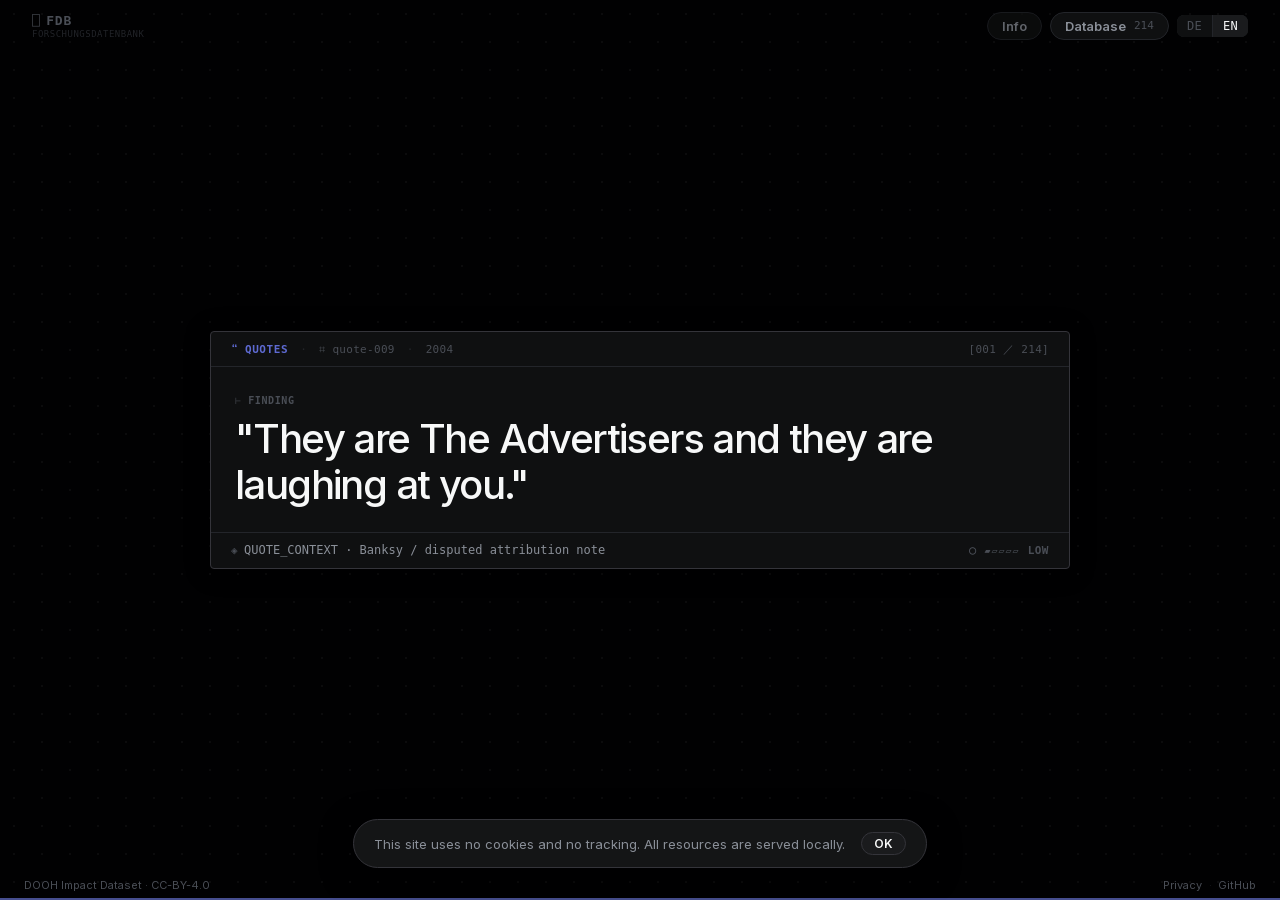
==== commit 5a9b8ec0: "Initial release: OOH DOOH research dataset" ====
--- a/web/index.html
+++ b/web/index.html
@@ -7,25 +7,45 @@
   <meta name="description" content="Independent peer-reviewed evidence on the harms of outdoor advertising. ESG due diligence, regulatory risk, public health.">
   <link rel="stylesheet" href="fonts.css">
   <link rel="stylesheet" href="style.css">
+  <link rel="alternate" type="text/markdown" href="../llms.txt" title="LLM entrypoint">
+  <link rel="alternate" type="text/markdown" href="../llms-full.txt" title="Full LLM context">
+  <link rel="alternate" type="application/json" href="../data/digest.json" title="Compact dataset digest">
+  <link rel="alternate" type="application/x-ndjson" href="../data/rag-chunks.jsonl" title="RAG chunks">
+  <link rel="alternate" type="application/ld+json" href="../ro-crate-metadata.json" title="RO-Crate metadata">
   <script type="application/ld+json">
   {
     "@context": "https://schema.org/",
     "@type": "Dataset",
     "name": "DOOH & OOH Advertising Research Dataset",
-    "description": "148 peer-reviewed claims documenting risks of Out-of-Home and Digital Out-of-Home advertising: regulatory bans, public health harm, environmental impact, EU AI Act privacy law, traffic safety, market concentration, and stranded-asset risk. Bilingual DE/EN. All sources independent.",
+    "description": "189 machine-readable claims documenting risks of Out-of-Home and Digital Out-of-Home advertising: regulatory bans, public health harm, environmental impact, EU AI Act privacy law, traffic safety, market concentration, governance, culture, and stranded-asset risk. Bilingual DE/EN. Sources are independent unless explicitly flagged as source-critique records.",
     "url": "https://github.com/papamekz/addata",
     "sameAs": "https://papamekz.github.io/addata",
     "license": "https://creativecommons.org/licenses/by/4.0/",
     "creator": { "@type": "Organization", "name": "addata project" },
-    "dateModified": "2026-05-02",
+    "dateModified": "2026-05-03",
     "inLanguage": ["de", "en"],
     "keywords": ["DOOH", "OOH", "outdoor advertising", "digital billboard", "ESG", "regulatory risk", "investment due diligence", "greenwashing", "advertising ban", "public health", "EU AI Act", "fossil fuel advertising", "stranded asset risk", "JCDecaux", "Clear Channel", "Ströer", "peer-reviewed dataset", "RAG"],
     "isAccessibleForFree": true,
-    "distribution": {
-      "@type": "DataDownload",
-      "encodingFormat": "application/json",
-      "contentUrl": "https://raw.githubusercontent.com/papamekz/addata/master/data/index.json"
-    },
+    "distribution": [
+      {
+        "@type": "DataDownload",
+        "name": "Full claim index",
+        "encodingFormat": "application/json",
+        "contentUrl": "https://raw.githubusercontent.com/papamekz/addata/master/data/index.json"
+      },
+      {
+        "@type": "DataDownload",
+        "name": "Compact English digest",
+        "encodingFormat": "application/json",
+        "contentUrl": "https://raw.githubusercontent.com/papamekz/addata/master/data/digest.json"
+      },
+      {
+        "@type": "DataDownload",
+        "name": "RAG chunks",
+        "encodingFormat": "application/x-ndjson",
+        "contentUrl": "https://raw.githubusercontent.com/papamekz/addata/master/data/rag-chunks.jsonl"
+      }
+    ],
     "measurementTechnique": "Systematic review of peer-reviewed journals, WHO/UN reports, government regulatory filings, and independent NGO research"
   }
   </script>
@@ -48,14 +68,14 @@
       <button class="db-tab info-tab" id="info-tab-btn">
         <span data-i18n="info_button"></span>
       </button>
-      <div class="lang-switcher" id="lang-switcher">
-        <button class="lang-btn" data-lang="de">DE</button>
-        <button class="lang-btn" data-lang="en">EN</button>
-      </div>
       <button class="db-tab" id="db-tab-btn">
         <span data-i18n="db_button"></span>
         <span class="db-count" id="db-count">—</span>
       </button>
+      <div class="lang-switcher" id="lang-switcher" aria-label="Language">
+        <button class="lang-btn" data-lang="de">DE</button>
+        <button class="lang-btn" data-lang="en">EN</button>
+      </div>
     </nav>
   </header>
 
--- a/web/style.css
+++ b/web/style.css
@@ -940,6 +940,224 @@
 ::-webkit-scrollbar-track { background: transparent; }
 ::-webkit-scrollbar-thumb { background: var(--hairline-strong); border-radius: 9999px; }
 
+/* ─── Info panel ───────────────────────────────── */
+.info-tab {
+  opacity: 0.7;
+}
+.info-tab:hover { opacity: 1; }
+
+.info-body {
+  overflow-y: auto;
+  flex: 1;
+  padding: 1.4rem;
+  display: flex;
+  flex-direction: column;
+  gap: 1.45rem;
+}
+
+.info-hero {
+  padding: 1rem;
+  background: var(--surface-2);
+  border: 1px solid var(--hairline);
+  border-radius: 4px;
+}
+
+.info-hero-kicker {
+  font-size: 10px;
+  font-family: var(--font-mono);
+  color: var(--ink-tertiary);
+  letter-spacing: 0.7px;
+  margin-bottom: 0.5rem;
+}
+
+.info-about {
+  font-size: 14px;
+  color: var(--ink-muted);
+  line-height: 1.7;
+}
+
+.info-section-label {
+  font-size: 10px;
+  font-family: var(--font-mono);
+  font-weight: 600;
+  letter-spacing: 0.6px;
+  text-transform: uppercase;
+  color: var(--ink-subtle);
+  margin-bottom: 0.85rem;
+  padding-bottom: 0.4rem;
+  border-bottom: 1px solid var(--hairline);
+}
+
+.info-use-grid {
+  display: grid;
+  grid-template-columns: repeat(3, 1fr);
+  gap: 0.6rem;
+}
+
+.info-use-card {
+  min-height: 124px;
+  display: flex;
+  flex-direction: column;
+  gap: 0.45rem;
+  padding: 0.85rem;
+  background: var(--surface-2);
+  border: 1px solid var(--hairline);
+  border-radius: 4px;
+}
+
+.info-use-icon {
+  width: 24px;
+  height: 24px;
+  display: inline-flex;
+  align-items: center;
+  justify-content: center;
+  border: 1px solid var(--hairline-strong);
+  border-radius: 4px;
+  color: var(--primary);
+  font-family: var(--font-mono);
+  font-size: 13px;
+}
+
+.info-use-title {
+  color: var(--ink);
+  font-size: 13px;
+  font-weight: 600;
+}
+
+.info-use-text {
+  color: var(--ink-subtle);
+  font-size: 12px;
+  line-height: 1.45;
+}
+
+.info-stat-grid {
+  display: grid;
+  grid-template-columns: repeat(3, 1fr);
+  gap: 1px;
+  background: var(--hairline);
+  border: 1px solid var(--hairline);
+  border-radius: 4px;
+  overflow: hidden;
+}
+
+.info-stat {
+  background: var(--surface-2);
+  padding: 0.85rem 1rem;
+  display: flex;
+  flex-direction: column;
+  gap: 0.2rem;
+}
+
+.info-stat-value {
+  font-size: 22px;
+  font-weight: 700;
+  font-family: var(--font-mono);
+  color: var(--ink);
+  letter-spacing: -0.5px;
+}
+
+.info-stat-label {
+  font-size: 10px;
+  font-family: var(--font-mono);
+  color: var(--ink-tertiary);
+  text-transform: uppercase;
+  letter-spacing: 0.4px;
+}
+
+.info-cat-grid {
+  display: flex;
+  flex-wrap: wrap;
+  gap: 0.5rem;
+}
+
+.info-cat-pill {
+  display: flex;
+  align-items: center;
+  gap: 0.3rem;
+  padding: 4px 10px;
+  border-radius: 3px;
+  background: var(--surface-2);
+  border: 1px solid var(--hairline);
+  font-size: 12px;
+  font-family: var(--font-mono);
+  color: var(--ink-muted);
+  cursor: pointer;
+  transition: background 0.1s;
+}
+.info-cat-pill:hover { background: var(--surface-3); color: var(--ink); }
+
+.info-cat-icon { font-size: 11px; }
+
+.info-cat-count {
+  font-size: 10px;
+  color: var(--ink-tertiary);
+  margin-left: 0.2rem;
+}
+
+.info-footer {
+  font-size: 11px;
+  font-family: var(--font-mono);
+  color: var(--ink-tertiary);
+  display: flex;
+  gap: 1rem;
+  flex-wrap: wrap;
+  padding-top: 0.5rem;
+  border-top: 1px solid var(--hairline);
+}
+
+.info-link-grid {
+  display: flex;
+  flex-wrap: wrap;
+  gap: 0.5rem;
+}
+
+.info-file-link {
+  display: inline-flex;
+  align-items: center;
+  gap: 0.45rem;
+  padding: 5px 9px;
+  border-radius: 4px;
+  background: var(--surface-2);
+  border: 1px solid var(--hairline);
+  color: var(--ink-muted);
+  font-size: 11px;
+  font-family: var(--font-mono);
+  text-decoration: none;
+}
+.info-file-link span {
+  color: var(--ink-tertiary);
+  font-size: 9px;
+  letter-spacing: 0.4px;
+}
+.info-file-link:hover {
+  background: var(--surface-3);
+  color: var(--ink);
+}
+
+.info-quality-note {
+  margin-top: 0.75rem;
+  font-size: 12px;
+  color: var(--ink-subtle);
+  line-height: 1.55;
+}
+
+.info-status {
+  padding: 0.85rem 1rem;
+  background: var(--surface-2);
+  border: 1px solid var(--hairline);
+  border-radius: 4px;
+}
+
+.info-status .info-section-label {
+  margin-bottom: 0.55rem;
+}
+
+.info-status p {
+  font-size: 12px;
+  color: var(--ink-subtle);
+  line-height: 1.55;
+}
+
 /* ─── Responsive ────────────────────────────────── */
 @media (max-width: 768px) {
   .stage-title { font-size: clamp(18px, 5.5vw, 28px); }
@@ -949,10 +1167,28 @@
   .stage-doc-header { padding: 0.5rem 0.85rem; font-size: 10px; }
   .stage-doc-body { padding: 1.25rem 1rem 1rem; }
   .stage-doc-footer { padding: 0.5rem 0.85rem; }
-  .db-search { width: 110px; }
+  .db-panel { width: 96vw; height: 92vh; border-radius: 8px; }
+  .db-panel-header { align-items: flex-start; flex-direction: column; gap: 0.75rem; }
+  .db-panel-controls { width: 100%; justify-content: flex-start; flex-wrap: wrap; }
+  .db-search { width: min(100%, 190px); }
+  .db-select { min-width: 150px; }
+  .db-row { height: auto; min-height: 52px; padding: 0.5rem 0.75rem; }
+  .db-row-cat { width: 94px; font-size: 10px; }
+  .db-row-id { width: 74px; padding-left: 0.35rem; }
+  .db-row-year { display: none; }
   .db-grid { grid-template-columns: 1fr; }
-  .modal-content { padding: 1.25rem; }
   .modal-title { font-size: 19px; }
+  .modal-overlay { padding: 0.75rem; }
+  .modal-proto-footer { flex-direction: column; }
   .topbar { padding: 0 0.85rem; }
   .topbar-logo-sub { display: none; }
-}
+  .info-body { padding: 1rem; }
+  .info-use-grid { grid-template-columns: 1fr; }
+  .info-stat-grid { grid-template-columns: repeat(2, 1fr); }
+  .cookie-banner {
+    width: calc(100vw - 1.5rem);
+    white-space: normal;
+    border-radius: 8px;
+    align-items: flex-start;
+  }
+}
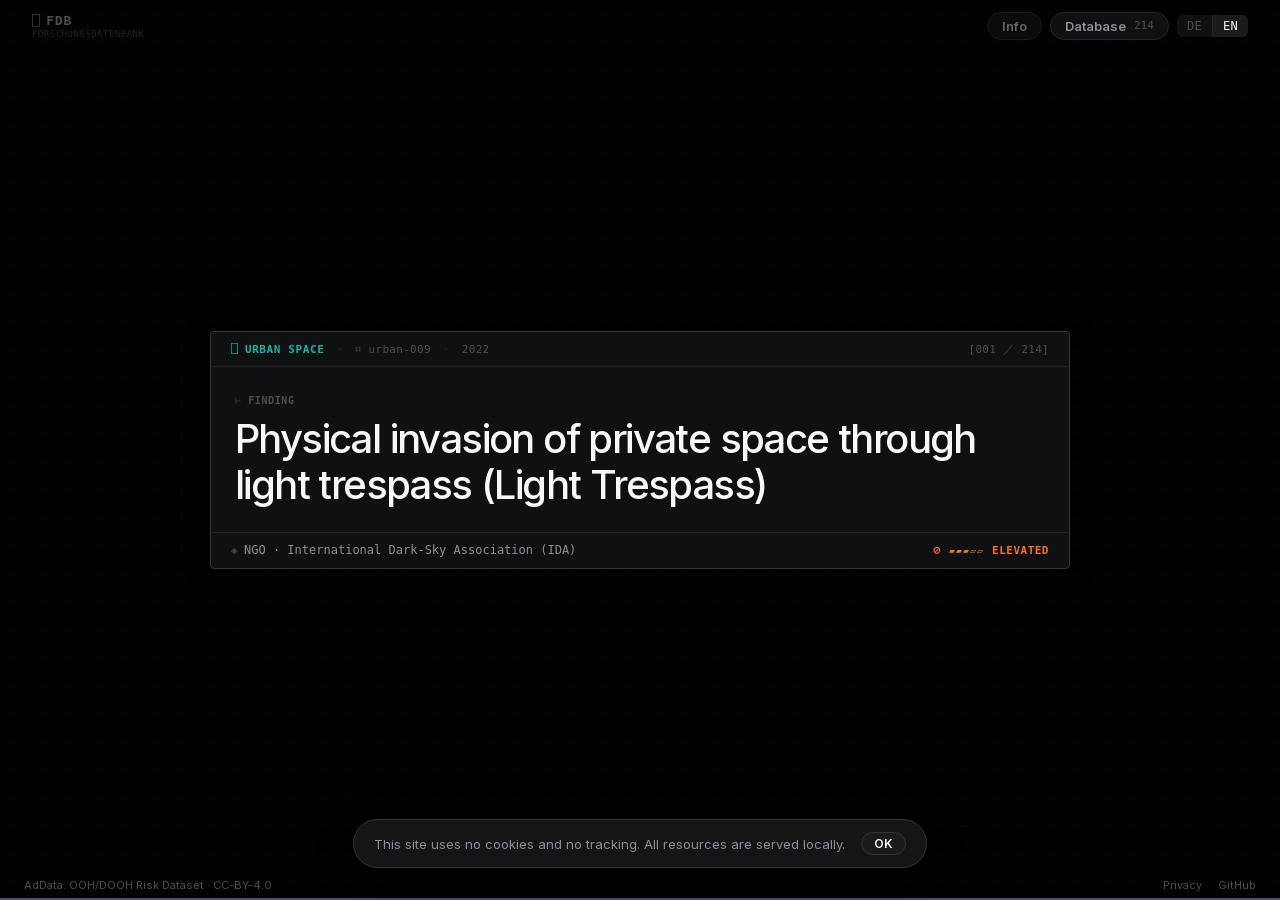
==== commit 8b4136be: "Improve agent discovery metadata" ====
--- a/web/index.html
+++ b/web/index.html
@@ -3,7 +3,7 @@
 <head>
   <meta charset="UTF-8">
   <meta name="viewport" content="width=device-width, initial-scale=1.0">
-  <title>DOOH Impact Dataset</title>
+  <title>AdData: OOH/DOOH Risk Dataset</title>
   <meta name="description" content="Independent peer-reviewed evidence on the harms of outdoor advertising. ESG due diligence, regulatory risk, public health.">
   <link rel="stylesheet" href="fonts.css">
   <link rel="stylesheet" href="style.css">
@@ -31,19 +31,19 @@
         "@type": "DataDownload",
         "name": "Full claim index",
         "encodingFormat": "application/json",
-        "contentUrl": "https://raw.githubusercontent.com/papamekz/addata/master/data/index.json"
+        "contentUrl": "https://raw.githubusercontent.com/papamekz/addata/main/data/index.json"
       },
       {
         "@type": "DataDownload",
         "name": "Compact English digest",
         "encodingFormat": "application/json",
-        "contentUrl": "https://raw.githubusercontent.com/papamekz/addata/master/data/digest.json"
+        "contentUrl": "https://raw.githubusercontent.com/papamekz/addata/main/data/digest.json"
       },
       {
         "@type": "DataDownload",
         "name": "RAG chunks",
         "encodingFormat": "application/x-ndjson",
-        "contentUrl": "https://raw.githubusercontent.com/papamekz/addata/master/data/rag-chunks.jsonl"
+        "contentUrl": "https://raw.githubusercontent.com/papamekz/addata/main/data/rag-chunks.jsonl"
       }
     ],
     "measurementTechnique": "Systematic review of peer-reviewed journals, WHO/UN reports, government regulatory filings, and independent NGO research"
@@ -121,7 +121,7 @@
 
   <!-- ── Footer ── -->
   <footer class="legal-footer">
-    <span>DOOH Impact Dataset · CC-BY-4.0</span>
+    <span>AdData: OOH/DOOH Risk Dataset · CC-BY-4.0</span>
     <div class="legal-links">
       <button class="legal-link" id="datenschutz-btn" data-i18n="privacy_label"></button>
       <span class="legal-sep">·</span>
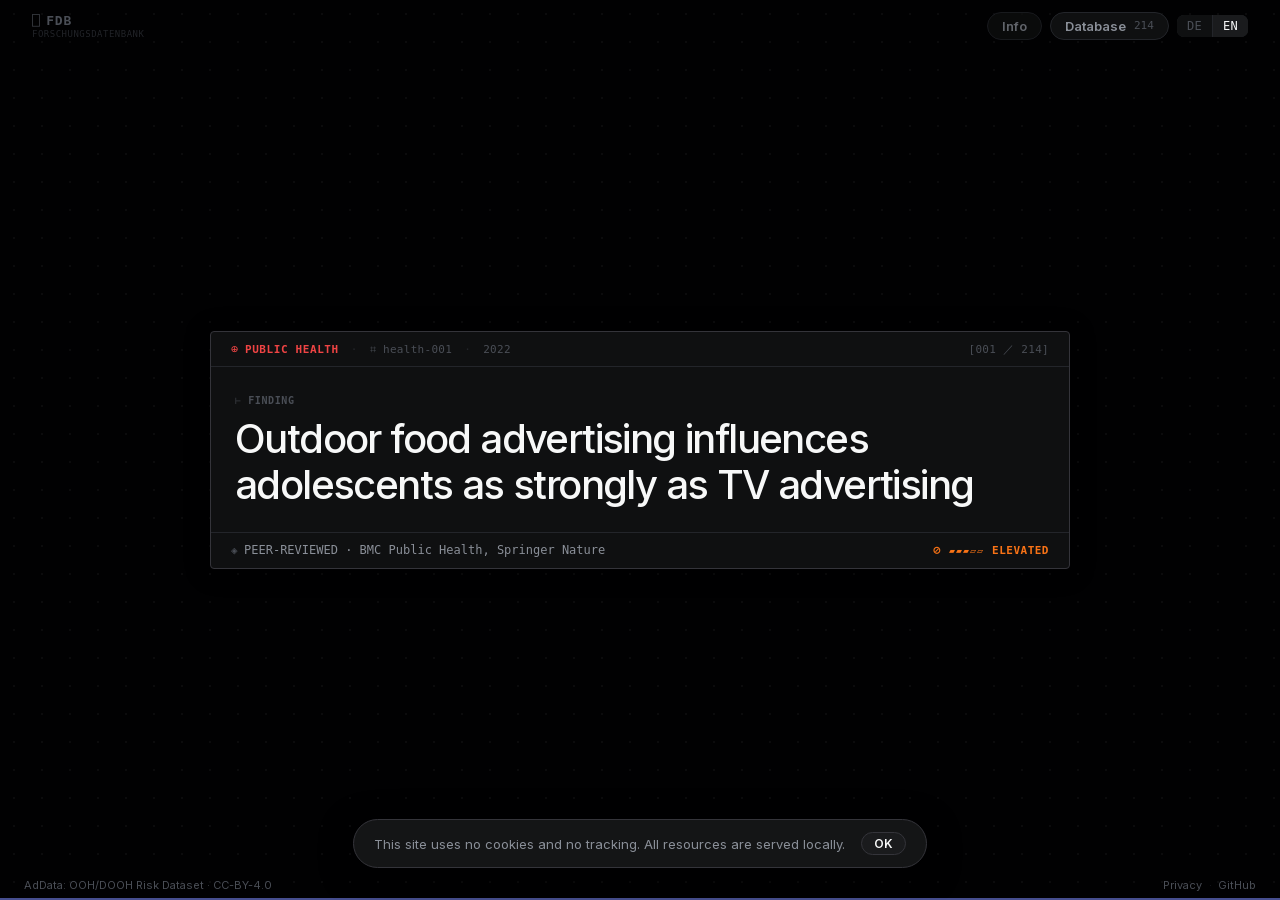
==== commit 4a1c3df4: "Publish agent data on GitHub Pages" ====
--- a/web/index.html
+++ b/web/index.html
@@ -7,11 +7,18 @@
   <meta name="description" content="Independent peer-reviewed evidence on the harms of outdoor advertising. ESG due diligence, regulatory risk, public health.">
   <link rel="stylesheet" href="fonts.css">
   <link rel="stylesheet" href="style.css">
-  <link rel="alternate" type="text/markdown" href="../llms.txt" title="LLM entrypoint">
-  <link rel="alternate" type="text/markdown" href="../llms-full.txt" title="Full LLM context">
-  <link rel="alternate" type="application/json" href="../data/digest.json" title="Compact dataset digest">
-  <link rel="alternate" type="application/x-ndjson" href="../data/rag-chunks.jsonl" title="RAG chunks">
-  <link rel="alternate" type="application/ld+json" href="../ro-crate-metadata.json" title="RO-Crate metadata">
+  <link rel="canonical" href="https://papamekz.github.io/addata/">
+  <meta name="robots" content="index,follow">
+  <meta name="keywords" content="OOH, DOOH, outdoor advertising, digital out-of-home, advertising risk, ESG, due diligence, regulatory risk, greenwashing, public health, privacy, traffic safety, RAG dataset, AI agents">
+  <meta property="og:title" content="AdData: OOH/DOOH Risk Dataset">
+  <meta property="og:description" content="Machine-readable evidence on OOH/DOOH advertising risks for AI agents, ESG due diligence, media planning, public health, privacy, safety, and urban policy.">
+  <meta property="og:type" content="website">
+  <meta property="og:url" content="https://papamekz.github.io/addata/">
+  <link rel="alternate" type="text/markdown" href="llms.txt" title="LLM entrypoint">
+  <link rel="alternate" type="text/markdown" href="llms-full.txt" title="Full LLM context">
+  <link rel="alternate" type="application/json" href="data/digest.json" title="Compact dataset digest">
+  <link rel="alternate" type="application/x-ndjson" href="data/rag-chunks.jsonl" title="RAG chunks">
+  <link rel="alternate" type="application/ld+json" href="ro-crate-metadata.json" title="RO-Crate metadata">
   <script type="application/ld+json">
   {
     "@context": "https://schema.org/",
@@ -31,19 +38,19 @@
         "@type": "DataDownload",
         "name": "Full claim index",
         "encodingFormat": "application/json",
-        "contentUrl": "https://raw.githubusercontent.com/papamekz/addata/main/data/index.json"
+        "contentUrl": "https://papamekz.github.io/addata/data/index.json"
       },
       {
         "@type": "DataDownload",
         "name": "Compact English digest",
         "encodingFormat": "application/json",
-        "contentUrl": "https://raw.githubusercontent.com/papamekz/addata/main/data/digest.json"
+        "contentUrl": "https://papamekz.github.io/addata/data/digest.json"
       },
       {
         "@type": "DataDownload",
         "name": "RAG chunks",
         "encodingFormat": "application/x-ndjson",
-        "contentUrl": "https://raw.githubusercontent.com/papamekz/addata/main/data/rag-chunks.jsonl"
+        "contentUrl": "https://papamekz.github.io/addata/data/rag-chunks.jsonl"
       }
     ],
     "measurementTechnique": "Systematic review of peer-reviewed journals, WHO/UN reports, government regulatory filings, and independent NGO research"
